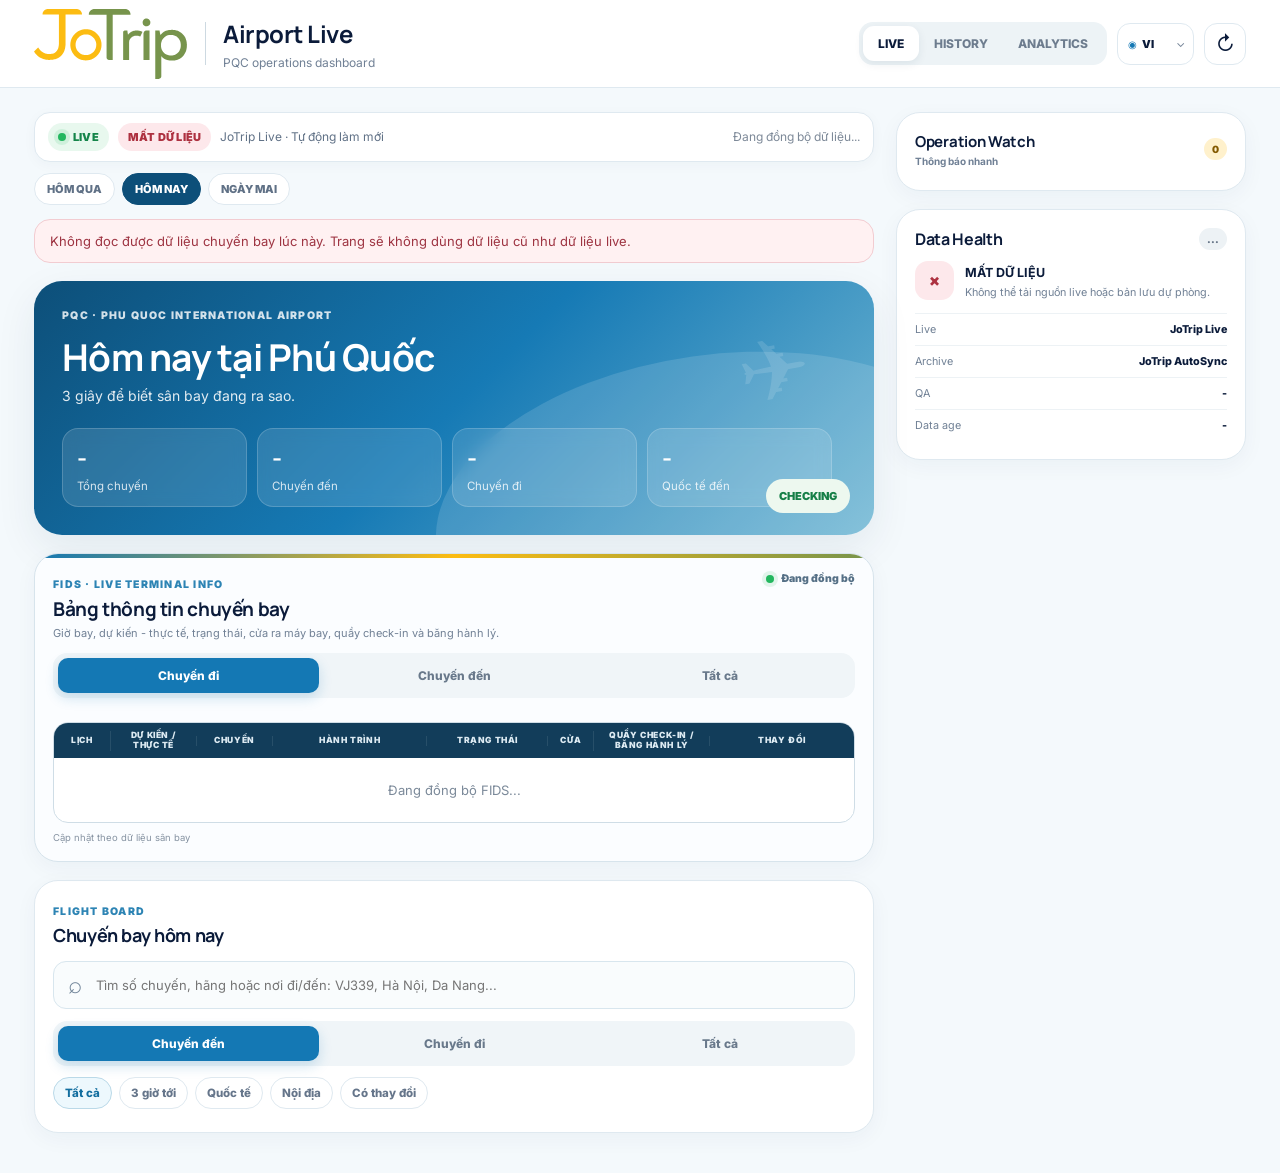
==== index.html @ a4ef0807 "chore(airport): refresh FR24 search link" ====
<!doctype html>
<html lang="vi">
<head>
<meta charset="utf-8">
<meta name="viewport" content="width=device-width,initial-scale=1,viewport-fit=cover">
<meta name="theme-color" content="#f7fbfd">
<title>JoTrip Airport Live - Phú Quốc (PQC)</title>
<meta name="description" content="Theo dõi chuyến bay đến và đi Phú Quốc (PQC), trạng thái, giờ dự kiến, lịch sử và thống kê vận hành.">
<link rel="canonical" href="https://airport.openphuquoc.com/">
<meta property="og:type" content="website">
<meta property="og:locale" content="vi_VN">
<meta property="og:site_name" content="JoTrip Airport Live">
<meta property="og:title" content="JoTrip Airport Live - Phú Quốc (PQC)">
<meta property="og:description" content="Theo dõi chuyến bay đến và đi Phú Quốc (PQC), trạng thái, giờ dự kiến, sớm/trễ, cửa ra máy bay và thông tin vận hành.">
<meta property="og:url" content="https://airport.openphuquoc.com/">
<meta property="og:image" content="https://airport.openphuquoc.com/jotrip-logo-master.png?v=20260918-social3">
<meta property="og:image:secure_url" content="https://airport.openphuquoc.com/jotrip-logo-master.png?v=20260918-social3">
<meta property="og:image:type" content="image/png">
<meta property="og:image:alt" content="JoTrip Airport Live - Phú Quốc">
<meta name="twitter:card" content="summary_large_image">
<meta name="twitter:title" content="JoTrip Airport Live - Phú Quốc (PQC)">
<meta name="twitter:description" content="Theo dõi chuyến bay đến và đi Phú Quốc (PQC), trạng thái, giờ dự kiến, sớm/trễ, cửa ra máy bay và thông tin vận hành.">
<meta name="twitter:image" content="https://airport.openphuquoc.com/jotrip-logo-master.png?v=20260918-social3">
<meta name="twitter:image:alt" content="JoTrip Airport Live - Phú Quốc">
<link rel="icon" href="./jotrip-logo-master.png">
<link rel="apple-touch-icon" href="./jotrip-logo-master.png">
<link rel="stylesheet" href="./style.css?v=20260918f">
<link rel="stylesheet" href="./fids-board.css?v=20260918an">
<link rel="stylesheet" href="./i18n.css?v=20260918ab">
<link rel="stylesheet" href="./ui-fixes.css?v=20260916n">
<link rel="stylesheet" href="./board-days.css?v=20260918ab">
<link rel="stylesheet" href="./mobile-logo-fix.css?v=20260918n">
</head>
<body>
<div id="app" class="app">
<header class="topbar">
  <div class="brand">
    <a class="brand-home" href="./index.html" aria-label="Về trang chủ JoTrip Airport Live"><div class="brand-logo"><img src="./jotrip-logo-master.png?v=20260916n" alt="JoTrip" decoding="async" fetchpriority="high"></div></a>
    <span class="brand-divider"></span>
    <div><h1>Airport Live</h1><p>PQC operations dashboard</p></div>
  </div>
  <div class="top-actions">
    <div class="mode-switch"><button class="active" data-mode="live">LIVE</button><button onclick="location.href='./history.html'">HISTORY</button><button onclick="location.href='./analytics.html'">ANALYTICS</button></div>
    <label class="lang-switch" title="Language"><select id="languageSelect" aria-label="Language"><option value="vi">VI</option><option value="en">EN</option><option value="ko">한국</option><option value="ru">RU</option><option value="zh">中文</option></select></label>
    <button class="icon-button" id="refreshBtn" title="Refresh">↻</button>
  </div>
</header>

<main class="layout">
  <section class="content">
    <div class="source-strip">
      <span class="live-pill"><i></i> LIVE</span>
      <span id="healthPill" class="health-pill loading">LOADING</span>
      <span class="source-label">JoTrip Live · Auto refresh</span>
      <span id="updatedAt" class="updated-at">Đang đồng bộ dữ liệu...</span>
    </div>
    <div id="errorBox" class="error-box hidden"></div>

    <section class="hero live-only">
      <div class="hero-copy"><div class="eyebrow">PQC · PHU QUOC INTERNATIONAL AIRPORT</div><h2>Hôm nay tại Phú Quốc</h2><p>3 giây để biết sân bay đang ra sao.</p></div>
      <div class="hero-stats"><article><strong id="totalFlights">-</strong><span>Tổng chuyến</span></article><article><strong id="arrivalsCount">-</strong><span>Chuyến đến</span></article><article><strong id="departuresCount">-</strong><span>Chuyến đi</span></article><article><strong id="internationalCount">-</strong><span>Quốc tế đến</span></article></div>
      <div id="opsState" class="ops-state">CHECKING</div><div class="hero-plane">✈</div>
    </section>

    <section class="card live-only operation-watch-card operation-watch-mobile next-relative">
      <div class="side-head"><div><h3 class="operation-watch-title">Operation Watch</h3><p class="operation-watch-subtitle">Thông báo nhanh</p></div><span class="count-pill operation-watch-count">0</span></div>
      <div class="watch-list operation-watch-list"></div>
    </section>

    <section class="card live-only fids-card next-relative" id="fidsBoard">
      <div class="card-head fids-head">
        <div><span class="section-kicker">FIDS · LIVE TERMINAL INFO</span><h3>Bảng thông tin chuyến bay</h3><p>Giờ bay, dự kiến - thực tế, trạng thái, cửa, quầy và băng chuyền.</p></div>
        <div class="fids-head-state"><i></i><span id="fidsBoardStatus">Đang đồng bộ</span></div>
      </div>
      <div class="segmented fids-direction-tabs" id="fidsDirectionTabs">
        <button class="active" type="button" data-fids-direction="departure">Chuyến đi</button>
        <button type="button" data-fids-direction="arrival">Chuyến đến</button>
        <button type="button" data-fids-direction="all">Tất cả</button>
      </div>
      <div id="fidsTicker" class="fids-ticker" aria-live="polite"></div>
      <div class="fids-table-wrap">
        <div class="fids-columns" aria-hidden="true"><span>LỊCH</span><span>DỰ KIẾN / THỰC TẾ</span><span>CHUYẾN</span><span>HÀNH TRÌNH</span><span>TRẠNG THÁI</span><span>CỬA</span><span>QUẦY / BĂNG</span><span>THAY ĐỔI</span></div>
        <div id="fidsGrid" class="fids-grid"><div class="empty-state">Đang đồng bộ FIDS...</div></div>
      </div>
      <div class="fids-foot"><span>Cập nhật theo dữ liệu sân bay</span><span id="fidsUpdated"></span></div>
      <div class="hidden" aria-hidden="true"><span id="nextWindowText"></span><span id="nextArrivals"></span><span id="nextDepartures"></span><span id="nextInternational"></span><span id="nextWatch"></span></div>
    </section>

    <section class="card live-only" id="flightBoard">
      <div class="card-head"><div><span class="section-kicker">FLIGHT BOARD</span><h3>Chuyến bay hôm nay</h3></div><button id="searchToggle" class="text-button">Tìm chuyến</button></div>
      <div id="searchWrap" class="search-wrap hidden"><input id="flightSearch" placeholder="Tìm số chuyến, hãng hoặc nơi đi/đến: VJ339, Hà Nội, Da Nang..."></div>
      <div class="segmented" id="directionTabs"><button class="active" data-direction="arrival">Chuyến đến</button><button data-direction="departure">Chuyến đi</button><button data-direction="all">Tất cả</button></div>
      <div class="chips" id="filterChips"><button class="active" data-filter="all">Tất cả</button><button data-filter="next3">3 giờ tới</button><button data-filter="international">Quốc tế</button><button data-filter="domestic">Nội địa</button><button data-filter="changed">Có thay đổi</button></div>
      <div id="flightList" class="flight-list"></div><button id="showMore" class="show-more hidden">Xem thêm</button>
    </section>

    
  </section>

  <aside class="sidebar">
    <section class="side-card live-only operation-watch-card operation-watch-desktop next-relative">
      <div class="side-head"><div><h3 class="operation-watch-title">Operation Watch</h3><p class="operation-watch-subtitle">Thông báo nhanh</p></div><span class="count-pill operation-watch-count">0</span></div>
      <div class="watch-list operation-watch-list"></div>
    </section>
    <section class="side-card" id="dataHealthCard">
      <div class="side-head"><h3>Data Health</h3><span id="qaBadge" class="qa-badge">...</span></div>
      <div class="health-summary"><div id="healthIcon" class="health-icon">⋯</div><div><strong id="healthTitle">CHECKING</strong><p id="healthDescription">Đang kiểm tra luồng JoTrip Live và độ mới của dữ liệu.</p></div></div>
      <dl class="health-meta"><div><dt>Live</dt><dd>JoTrip Live</dd></div><div><dt>Archive</dt><dd>JoTrip AutoSync</dd></div><div><dt>QA</dt><dd id="qaText">-</dd></div><div><dt>Data age</dt><dd id="dataAge">-</dd></div></dl>
    </section>
    </aside>
</main>

<nav class="mobile-nav"><button class="active" data-mobile-mode="live"><span>⌂</span>Live</button><button id="mobileFlights"><span>✈</span>Flights</button><button onclick="location.href='./history.html'"><span>◷</span>History</button><button onclick="location.href='./analytics.html'"><span>▥</span>Analytics</button><button id="mobileRefresh"><span>↻</span>Refresh</button></nav>
</div>
<div id="drawerBackdrop" class="drawer-backdrop hidden"></div>
<aside id="flightDrawer" class="flight-drawer hidden" aria-hidden="true"><div class="drawer-grab"></div><button id="drawerClose" class="drawer-close">×</button><div id="drawerContent"></div></aside>
<script src="./live-config.js?v=20260918ab"></script>
<script src="./live-source.js?v=20260918ab"></script>
<script src="./app.js?v=20260920-fr24f"></script>
<script src="./flight-status-policy.js?v=20260918ab"></script>
<script src="./board-days.js?v=20260918ao"></script>
<script src="./app-copy.js?v=20260918b"></script>
<script src="./i18n.js?v=20260920-fr24f"></script>
<script src="./fids-board.js?v=20260918an"></script>
<script>window.addEventListener('load',()=>{if(location.hash==='#analytics'){location.replace('./analytics.html')}else if(location.hash==='#flightBoard'){setTimeout(()=>document.getElementById('flightBoard')?.scrollIntoView({block:'start'}),50)}});</script>
</body>
</html>
---- style.css ----
:root{--navy:#0b1b3a;--navy2:#123d5a;--blue:#1478b4;--blue2:#4aa5d0;--green:#77944c;--yellow:#fcbc12;--red:#d84d5c;--amber:#e9a51c;--bg:#f4f9fc;--line:#dfe9f0;--muted:#708095;--white:#fff;--shadow:0 14px 40px rgba(15,46,76,.08);--radius:24px}*{box-sizing:border-box}html{background:var(--bg)}body{margin:0;background:var(--bg);color:var(--navy);font-family:Inter,ui-sans-serif,-apple-system,BlinkMacSystemFont,"Segoe UI",Roboto,Arial,sans-serif}.hidden{display:none!important}.app{min-height:100vh}.topbar{height:88px;display:flex;align-items:center;gap:24px;padding:0 34px;background:rgba(255,255,255,.95);border-bottom:1px solid var(--line);position:sticky;top:0;z-index:30;backdrop-filter:blur(18px)}.brand{display:flex;align-items:center;gap:17px}.brand-logo{width:148px;height:56px;overflow:hidden;display:flex;align-items:center}.brand-logo img{width:100%;height:100%;object-fit:contain}.brand-divider{width:1px;height:43px;background:#cdd9e1}.brand h1{font-size:24px;margin:0 0 5px;letter-spacing:-.5px}.brand p{margin:0;color:var(--muted);font-size:12px}.top-actions{margin-left:auto;display:flex;gap:10px;align-items:center}.mode-switch{display:flex;background:#edf3f6;border-radius:14px;padding:4px}.mode-switch button,.segmented button,.chips button,.text-button,.show-more,.icon-button,.mobile-nav button{font:inherit;cursor:pointer}.mode-switch button{border:0;background:transparent;padding:10px 15px;border-radius:11px;font-size:12px;font-weight:800;color:#6d7c8e}.mode-switch button.active{background:#fff;color:var(--navy);box-shadow:0 3px 10px rgba(15,46,76,.08)}.icon-button{width:42px;height:42px;border:1px solid var(--line);background:#fff;border-radius:13px;color:var(--navy);font-size:20px}.layout{max-width:1480px;margin:0 auto;padding:24px 34px 40px;display:grid;grid-template-columns:minmax(0,1fr) 350px;gap:22px}.source-strip{min-height:50px;background:#fff;border:1px solid var(--line);border-radius:16px;padding:10px 13px;display:flex;align-items:center;gap:9px;margin-bottom:18px;box-shadow:0 3px 13px rgba(11,45,74,.035)}.live-pill,.health-pill{border-radius:999px;padding:7px 10px;font-size:11px;font-weight:900;letter-spacing:.02em}.live-pill{background:#e8f8ee;color:#15854a;display:inline-flex;align-items:center;gap:7px}.live-pill i{width:8px;height:8px;border-radius:50%;background:#23b75f;box-shadow:0 0 0 4px rgba(35,183,95,.13)}.health-pill.loading{background:#edf2f5;color:#788698}.health-pill.good{background:#e9f8ed;color:#147c45}.health-pill.watch{background:#fff2cd;color:#8a5e00}.health-pill.stale,.health-pill.bad{background:#fde8eb;color:#ad3140}.source-label{font-size:12px;color:#607186}.updated-at{font-size:12px;color:#7d8998;margin-left:auto}.error-box{background:#fff1f2;border:1px solid #f2ccd1;color:#9e3442;border-radius:16px;padding:13px 15px;margin-bottom:18px;font-size:13px}.hero{min-height:238px;border-radius:28px;background:linear-gradient(135deg,#0d4f79 0%,#167ab5 50%,#73b8d4 100%);color:#fff;position:relative;overflow:hidden;padding:28px;box-shadow:var(--shadow)}.hero:before{content:"";position:absolute;right:-120px;bottom:-130px;width:560px;height:310px;border-radius:50%;background:rgba(255,255,255,.13);transform:rotate(-8deg)}.hero-copy{position:relative;z-index:2}.eyebrow,.section-kicker{font-size:10.5px;font-weight:900;letter-spacing:.12em}.eyebrow{opacity:.82}.hero h2{font-size:37px;letter-spacing:-1.25px;margin:10px 0 5px}.hero p{margin:0;opacity:.88;font-size:14px}.hero-stats{display:grid;grid-template-columns:repeat(4,1fr);gap:10px;max-width:770px;margin-top:24px;position:relative;z-index:2}.hero-stats article{padding:12px 14px;border:1px solid rgba(255,255,255,.18);border-radius:16px;background:rgba(255,255,255,.12);backdrop-filter:blur(8px)}.hero-stats strong{font-size:24px;display:block}.hero-stats span{font-size:11.5px;opacity:.82}.ops-state{position:absolute;right:24px;bottom:22px;z-index:3;border-radius:999px;padding:10px 13px;background:#edf8ef;color:#167f47;font-size:11px;font-weight:900}.ops-state.watch{background:#fff1c6;color:#815800}.ops-state.bad{background:#fee7e9;color:#a32e3a}.hero-plane{position:absolute;right:64px;top:36px;font-size:86px;opacity:.13;transform:rotate(-10deg)}.card,.side-card{background:#fff;border:1px solid var(--line);border-radius:var(--radius);box-shadow:0 6px 22px rgba(17,53,84,.045)}.card{padding:18px;margin-top:18px}.card-head,.side-head{display:flex;align-items:center;gap:12px}.card-head{margin-bottom:14px}.card-head h3,.side-head h3{margin:0}.card-head h3{font-size:18px;margin-top:4px}.section-kicker{color:#2d84b4}.muted{margin-left:auto;color:var(--muted);font-size:11.5px}.text-button{margin-left:auto;border:0;background:transparent;color:#1972a4;font-weight:800;font-size:12px}.search-wrap{margin:-2px 0 12px}.search-wrap input{width:100%;height:45px;border:1px solid var(--line);border-radius:13px;padding:0 14px;font-size:13px;outline:none}.search-wrap input:focus{border-color:#9fcce3;box-shadow:0 0 0 4px #eef8fd}.segmented{display:flex;background:#f0f5f8;padding:5px;border-radius:14px;gap:5px}.segmented button{flex:1;border:0;border-radius:10px;background:transparent;padding:10px;color:#69798b;font-size:12px;font-weight:800}.segmented button.active{background:var(--blue);color:#fff;box-shadow:0 5px 13px rgba(20,120,180,.2)}.chips{display:flex;gap:7px;overflow:auto;padding:11px 0 5px;scrollbar-width:none}.chips::-webkit-scrollbar{display:none}.chips button{border:1px solid var(--line);background:#fff;border-radius:999px;padding:8px 11px;white-space:nowrap;color:#65758a;font-size:11.5px;font-weight:800}.chips button.active{background:#edf8fd;border-color:#bad9e8;color:#136e9f}.flight-row{display:grid;grid-template-columns:88px 100px minmax(160px,1fr) 96px 120px 26px;align-items:center;gap:10px;padding:13px 7px;border-top:1px solid #edf2f5;cursor:pointer;transition:.15s}.flight-row:hover{background:#f9fcfd}.flight-number{font-size:13px;font-weight:900}.flight-time{font-size:18px;font-weight:900}.flight-time small,.route small{display:block;color:var(--muted);font-size:10.5px;font-weight:700;margin-top:3px}.route{font-size:13px;font-weight:850}.market-label{font-size:10.5px;color:#718197}.status-pill{justify-self:start;font-size:10px;font-weight:900;border-radius:999px;padding:7px 9px;white-space:nowrap}.status-pill.green{background:#e8f8ee;color:#117b44}.status-pill.blue{background:#e8f5fb;color:#126da6}.status-pill.amber{background:#fff2cc;color:#8e6200}.status-pill.red{background:#fde8eb;color:#ad3140}.status-pill.gray{background:#edf2f5;color:#65758a}.chevron{color:#96a3b1;font-size:20px}.empty-state{padding:24px 8px;text-align:center;color:#7b8999;font-size:13px}.show-more{width:100%;border:0;border-radius:13px;background:#f0f6f9;color:#176f9f;font-weight:850;padding:11px;margin-top:8px}.metric-grid{display:grid;grid-template-columns:repeat(4,1fr);gap:10px}.metric-grid article{padding:13px;background:#f7fafc;border:1px solid #e8eff4;border-radius:16px}.metric-grid span{display:block;color:var(--muted);font-size:11.5px}.metric-grid strong{display:block;font-size:23px;margin:5px 0 2px}.metric-grid small{font-size:10.5px;color:#778699}.analytics-block{margin-top:18px;border-top:1px solid #edf2f5;padding-top:15px}.analytics-block h4{margin:0 0 12px;font-size:13px}.route-bars{display:grid;gap:9px}.route-bar{display:grid;grid-template-columns:145px 1fr 28px;gap:10px;align-items:center;font-size:11.5px}.route-bar .bar-track{height:8px;background:#edf3f6;border-radius:999px;overflow:hidden}.route-bar .bar-fill{height:100%;background:linear-gradient(90deg,#1680ba,#5cb3d7);border-radius:999px}.time-bank{display:grid;grid-template-columns:repeat(7,1fr);gap:8px;align-items:end;height:135px}.time-col{height:100%;display:flex;flex-direction:column;justify-content:flex-end;gap:6px;text-align:center;color:#7b8999;font-size:9.5px}.time-col .bar{width:100%;min-height:5px;background:linear-gradient(#5bb0d7,#187cb6);border-radius:6px 6px 2px 2px}.sidebar{display:flex;flex-direction:column;gap:18px}.side-card{padding:18px}.side-head{margin-bottom:11px}.side-head h3{font-size:16px}.count-pill,.qa-badge{margin-left:auto;border-radius:999px;padding:5px 8px;font-size:10px;font-weight:900}.count-pill{background:#fff1cc;color:#845a00}.qa-badge{background:#edf2f5;color:#627184}.qa-badge.good{background:#e8f8ee;color:#117b44}.qa-badge.bad{background:#fde8eb;color:#ad3140}.watch-item,.arrival-item{border-top:1px solid #edf2f5;padding:11px 0;display:flex;gap:10px;align-items:flex-start}.watch-item:first-child,.arrival-item:first-child{border-top:0}.watch-icon{width:33px;height:33px;border-radius:11px;background:#fff1ce;color:#966500;display:grid;place-items:center;font-weight:900;flex:none}.watch-item strong,.arrival-main strong{font-size:12.5px}.watch-item p,.arrival-main span{margin:3px 0 0;color:var(--muted);font-size:10.8px;line-height:1.4}.arrival-time{width:48px;font-size:16px;font-weight:900}.arrival-main{flex:1}.health-summary{display:grid;grid-template-columns:39px 1fr;gap:11px;align-items:start}.health-icon{width:39px;height:39px;border-radius:13px;background:#edf2f5;color:#6b7a8b;display:grid;place-items:center;font-weight:900}.health-icon.good{background:#e8f8ee;color:#117b44}.health-icon.watch{background:#fff2cd;color:#8e6200}.health-icon.bad{background:#fde8eb;color:#ad3140}.health-summary strong{font-size:12.5px}.health-summary p{font-size:10.8px;color:var(--muted);line-height:1.45;margin:4px 0 0}.health-meta{margin:13px 0 0}.health-meta div{display:flex;justify-content:space-between;gap:12px;padding:9px 0;border-top:1px solid #edf2f5;font-size:10.8px}.health-meta dt{color:var(--muted)}.health-meta dd{margin:0;font-weight:800;text-align:right}.status-summary{display:grid;gap:8px}.status-line{display:flex;justify-content:space-between;gap:10px;font-size:11.5px;border-top:1px solid #edf2f5;padding-top:8px}.mobile-nav{display:none}.drawer-backdrop{position:fixed;inset:0;background:rgba(4,18,33,.32);z-index:80}.flight-drawer{position:fixed;z-index:90;right:0;top:0;bottom:0;width:min(430px,92vw);background:#fff;box-shadow:-22px 0 55px rgba(6,28,48,.17);padding:28px 24px;overflow:auto}.drawer-grab{display:none}.drawer-close{position:absolute;right:16px;top:14px;width:38px;height:38px;border:0;border-radius:50%;background:#f0f4f7;font-size:24px;color:#56677b}.drawer-title{font-size:12px;color:#6f7f91;font-weight:800;margin-top:30px}.drawer-flight{font-size:34px;margin:5px 0 2px;letter-spacing:-1px}.drawer-route{font-size:18px;font-weight:850;margin-bottom:16px}.journey{display:grid;grid-template-columns:16px 1fr;column-gap:12px}.journey-dot{width:12px;height:12px;border-radius:50%;background:#cbd7df;margin-top:3px;position:relative}.journey-dot.done{background:#35a960}.journey-dot:after{content:"";position:absolute;top:13px;left:5px;height:38px;border-left:2px solid #e3eaef}.journey .last:after{display:none}.journey-copy{padding-bottom:24px}.journey-copy strong{font-size:12.5px}.journey-copy p{margin:3px 0 0;color:#758496;font-size:11px}.drawer-note{background:#f4f8fa;border-radius:14px;padding:12px 13px;font-size:11px;line-height:1.45;color:#647488}.drawer-meta{margin-top:16px}.drawer-meta div{display:flex;justify-content:space-between;padding:10px 0;border-top:1px solid #edf2f5;font-size:11.5px}.drawer-meta span{color:#768597}.drawer-meta b{text-align:right}.mode-analytics .live-only{display:none!important}.mode-analytics .analytics-only{display:block!important}@media(max-width:1020px){.layout{grid-template-columns:1fr}.sidebar{display:grid;grid-template-columns:repeat(2,1fr)}.sidebar .side-card:nth-child(3){grid-column:1/-1}.sidebar .analytics-only{grid-column:1/-1}}@media(max-width:680px){body{background:#fff}.app{padding-bottom:74px}.topbar{height:68px;padding:0 14px;position:relative}.brand{gap:8px}.brand-logo{width:104px;height:40px}.brand-divider{height:30px}.brand h1{font-size:17px}.brand p,.mode-switch{display:none}.icon-button{width:38px;height:38px}.layout{padding:11px 11px 24px;display:block}.source-strip{min-height:44px;margin-bottom:11px;padding:8px 9px;gap:7px}.source-label{display:none}.updated-at{font-size:9.5px}.live-pill,.health-pill{font-size:9px;padding:6px 8px}.hero{border-radius:21px;padding:19px;min-height:255px;box-shadow:none}.hero h2{font-size:29px;margin-top:8px}.hero p{font-size:12.5px}.hero-stats{grid-template-columns:repeat(2,1fr);margin-top:18px}.hero-stats article{padding:10px 11px}.hero-stats strong{font-size:21px}.ops-state{position:static;display:inline-block;margin-top:11px}.hero-plane{right:27px;top:31px;font-size:67px}.card,.side-card{box-shadow:none;border-radius:20px}.card{padding:14px;margin-top:11px}.sidebar{display:block}.side-card{margin-top:11px}.card-head h3{font-size:16px}.segmented button{font-size:11.5px;padding:9px 5px}.flight-row{grid-template-columns:68px minmax(120px,1fr) auto;padding:13px 1px;gap:8px}.flight-number{grid-column:1;grid-row:1}.flight-time{grid-column:1;grid-row:2;font-size:17px}.route{grid-column:2;grid-row:1 / span 2}.market-label,.chevron{display:none}.status-pill{grid-column:3;grid-row:1 / span 2;font-size:9px;padding:6px 7px}.metric-grid{grid-template-columns:repeat(2,1fr)}.metric-grid strong{font-size:21px}.analytics-block{overflow:hidden}.route-bar{grid-template-columns:104px 1fr 24px}.time-bank{height:115px;gap:5px}.mobile-nav{position:fixed;left:0;right:0;bottom:0;height:66px;background:rgba(255,255,255,.97);border-top:1px solid var(--line);display:grid;grid-template-columns:repeat(4,1fr);z-index:50;padding-bottom:max(5px,env(safe-area-inset-bottom));backdrop-filter:blur(15px)}.mobile-nav button{border:0;background:transparent;color:#718095;font-size:9px;font-weight:800;display:grid;place-items:center;padding:6px 2px}.mobile-nav button span{font-size:19px;line-height:1}.mobile-nav button.active{color:#1676ad}.flight-drawer{top:auto;left:0;right:0;bottom:0;width:100%;max-height:84vh;border-radius:24px 24px 0 0;padding:18px 18px calc(22px + env(safe-area-inset-bottom))}.drawer-grab{display:block;width:44px;height:5px;border-radius:999px;background:#dbe3e9;margin:0 auto 8px}.drawer-close{top:16px}.drawer-flight{font-size:31px}}
---- fids-board.css ----
/* JoTrip Airport Live - FIDS board */
.fids-card{position:relative;overflow:hidden;background:#fbfdff;border-color:#d7e4ec}
.fids-card:before{content:"";position:absolute;left:0;right:0;top:0;height:4px;background:linear-gradient(90deg,var(--blue),var(--yellow),var(--green))}
.fids-head{align-items:flex-start;margin-bottom:12px}
.fids-head h3{font-size:19px}.fids-head p{margin:4px 0 0;color:#708095;font-size:11px;line-height:1.4}
.fids-head-state{margin-left:auto;display:flex;align-items:center;gap:7px;color:#557086;font-size:10.5px;font-weight:900;white-space:nowrap}
.fids-head-state i{width:8px;height:8px;border-radius:50%;background:#23b75f;box-shadow:0 0 0 4px rgba(35,183,95,.12)}
.fids-ticker{display:flex;gap:8px;overflow-x:auto;padding:1px 0 12px;scrollbar-width:none}.fids-ticker::-webkit-scrollbar{display:none}
.fids-steady{width:100%;padding:9px 12px;border-radius:11px;background:#f1f7f4;color:#567067;font-size:10.5px;border:1px solid #dfebe4}.fids-steady span{color:var(--green);margin-right:5px}
.fids-tape{flex:0 0 auto;display:flex;align-items:center;gap:7px;min-height:35px;padding:8px 11px;border:1px solid #dfe9f0;border-radius:10px;background:#fff;color:#52677a;font-size:10.5px;cursor:pointer}
.fids-tape strong{color:var(--navy);font-size:11.5px}.fids-tape-dot{width:7px;height:7px;border-radius:50%;background:var(--blue)}
.fids-tape.gate{background:#fff8df;border-color:#f2dda0}.fids-tape.gate .fids-tape-dot{background:var(--yellow)}
.fids-tape.checkin_row{background:#edf8fd;border-color:#c9e3ef}.fids-tape.checkin_row .fids-tape-dot{background:var(--blue)}
.fids-tape.belt{background:#eef7e8;border-color:#d6e6c8}.fids-tape.belt .fids-tape-dot{background:var(--green)}
.fids-tape.hot{animation:fidsFlash 1.05s ease-in-out 5}
@keyframes fidsFlash{0%,100%{transform:translateY(0);box-shadow:none}50%{transform:translateY(-1px);box-shadow:0 0 0 4px rgba(252,188,18,.14),0 7px 18px rgba(14,60,91,.09)}}

.fids-table-wrap{border:1px solid #cfdde6;border-radius:15px;overflow:hidden;background:#fff}
.fids-columns,.fids-row{display:grid;grid-template-columns:56px 86px 76px minmax(110px,1.15fr) minmax(102px,.9fr) 46px minmax(104px,.86fr) minmax(138px,1.08fr);align-items:center}
.fids-columns{min-height:35px;background:#123d5a;color:#dceaf2;font-size:8.5px;font-weight:900;letter-spacing:.07em}
.fids-columns span{padding:0 6px;border-left:1px solid rgba(255,255,255,.09);line-height:1.15;text-align:center;white-space:normal}.fids-columns span:first-child{border-left:0}
.fids-grid{overflow:hidden}
.fids-row{min-height:57px;border-top:1px solid #e8eff4;background:#fff;cursor:pointer;transition:.15s}
.fids-row:nth-child(even){background:#f8fbfd}.fids-row:hover{background:#eef7fb}
.fids-cell{min-width:0;padding:8px;border-left:1px solid #edf2f5}.fids-cell:first-child{border-left:0}
.fids-cell strong{display:block;color:var(--navy);font-size:12px;line-height:1.15}.fids-cell>span:not(.fids-status-pill):not(.fids-change-badge){display:block;margin-top:3px;color:#7a8999;font-size:8.5px;font-weight:800}
.fids-scheduled strong,.fids-live-time strong{font-size:15px;font-variant-numeric:tabular-nums}
.fids-dir{display:inline-flex!important;width:max-content;margin-top:4px!important;padding:2px 5px;border-radius:999px;font-size:7.5px!important;letter-spacing:.07em}
.fids-dir.arrival{background:#e8f8ee;color:#117b44!important}.fids-dir.departure{background:#e8f5fb;color:#126da6!important}
.fids-live-time.actual strong{color:#117b44}.fids-live-time.estimated strong{color:#176f9f}
.fids-flight strong{font-size:12.5px}.fids-flight span{white-space:nowrap;overflow:hidden;text-overflow:ellipsis}
.fids-route strong{font-size:11px;white-space:nowrap;overflow:hidden;text-overflow:ellipsis}.fids-route span{letter-spacing:.05em}
.fids-status-pill{display:inline-block;max-width:100%;padding:6px 7px;border-radius:999px;font-size:8.5px;font-weight:900;line-height:1.15;text-align:center;white-space:normal}
.fids-status-pill.green{background:#e8f8ee;color:#117b44}.fids-status-pill.blue{background:#e8f5fb;color:#126da6}.fids-status-pill.amber{background:#fff2cc;color:#8e6200}.fids-status-pill.red{background:#fde8eb;color:#ad3140}.fids-status-pill.gray{background:#edf2f5;color:#65758a}
.fids-gate,.fids-service{text-align:center}.fids-gate strong,.fids-service strong{font-size:14px}.fids-gate.changed{background:#fff8df}.fids-service.changed{background:#eef7fb}.fids-service-kind{margin-top:0!important;color:#8291a0!important;font-size:7.2px!important;letter-spacing:.045em;white-space:nowrap}.fids-service-prev{color:#6f7f90!important;font-size:7.8px!important;white-space:nowrap}

.fids-change{padding:8px 9px;text-align:left;overflow:hidden}.fids-change-badge{display:block;width:100%;box-sizing:border-box;padding:6px 7px;border-radius:8px;background:#fff4ce;color:#765600;font-size:8px;font-weight:900;line-height:1.25;white-space:normal;overflow-wrap:anywhere}
.fids-no-change{color:#a5b0bb!important}
.fids-row.has-change{box-shadow:inset 3px 0 0 var(--yellow)}
.fids-row.hot-change{animation:fidsRowFlash 1.05s ease-in-out 5}
@keyframes fidsRowFlash{0%,100%{background-color:inherit}50%{background-color:#fff9e8}}
.fids-foot{display:flex;justify-content:space-between;gap:10px;margin-top:9px;color:#8592a1;font-size:9.5px}
#nextWindowText,#nextArrivals,#nextDepartures,#nextInternational,#nextWatch{display:none!important}

@media(max-width:900px) and (min-width:681px){
  .fids-columns,.fids-row{grid-template-columns:52px 78px 70px minmax(100px,1fr) minmax(96px,.9fr) 42px minmax(90px,.82fr) minmax(122px,1fr)}
  .fids-columns{font-size:7.8px}.fids-cell{padding:7px 6px}.fids-status-pill{font-size:8px}
}

@media(max-width:680px){
  .fids-card{padding:14px!important;background:#fff}
  .fids-head{gap:8px}.fids-head h3{font-size:16px}.fids-head p{font-size:9.5px;max-width:235px}
  .fids-head-state{font-size:9px;max-width:116px;text-align:right;white-space:normal}
  .fids-ticker{margin-left:-2px;margin-right:-2px}.fids-tape{font-size:9.5px;min-height:34px;padding:7px 9px}
  .fids-table-wrap{border-radius:13px}
  .fids-columns{display:none}
  .fids-row{display:grid;grid-template-columns:54px minmax(0,1fr) 82px;gap:0;min-height:0;padding:10px 8px;border-top:1px solid #e5edf2;background:#fff!important;box-shadow:none}
  .fids-row.has-change{box-shadow:inset 3px 0 0 var(--yellow)}
  .fids-cell{border-left:0;padding:3px 6px;min-width:0}
  .fids-cell:before{content:attr(data-label);display:block;margin-bottom:3px;color:#8a98a7;font-size:7px;font-weight:900;letter-spacing:.06em}
  .fids-scheduled{grid-column:1;grid-row:1 / span 2}.fids-scheduled strong{font-size:16px}
  .fids-live-time{grid-column:3;grid-row:1}.fids-live-time strong{font-size:15px;text-align:right}.fids-live-time span{text-align:right}
  .fids-flight{grid-column:2;grid-row:1}.fids-flight strong{font-size:12px}.fids-flight span{font-size:8.5px}
  .fids-route{grid-column:2;grid-row:2}.fids-route strong{font-size:10px}
  .fids-status{grid-column:3;grid-row:2;text-align:right}.fids-status:before{text-align:right}.fids-status-pill{font-size:7.8px;padding:5px 6px;max-width:82px}
  .fids-gate{grid-column:1;grid-row:3;text-align:left;margin-top:6px;background:transparent!important}.fids-gate strong{font-size:12px}
  .fids-service{grid-column:2;grid-row:3;text-align:left;margin-top:6px;background:transparent!important}.fids-service strong{font-size:12px}.fids-service-kind{display:none!important}.fids-service-prev{font-size:7.3px!important}
  .fids-change{grid-column:3;grid-row:3;text-align:right;margin-top:6px;padding:3px 6px}.fids-change:before{text-align:right}.fids-change-badge{display:inline-block;width:auto;font-size:7.2px;padding:4px 5px;max-width:82px}
  .fids-foot{font-size:9px}
}

.fids-direction-tabs{margin:0 0 11px}
@media(max-width:680px){.fids-direction-tabs{margin-bottom:9px}.fids-direction-tabs button{font-size:10.5px;padding:8px 5px}}

/* FIDS alignment refinement */
@media(min-width:681px){
  .fids-status{text-align:center}
  .fids-status-pill{margin-left:auto;margin-right:auto}
}


/* Arrival FIDS: gate is operationally irrelevant to public users */
@media(min-width:681px){
  .fids-card.fids-mode-arrival .fids-columns,
  .fids-card.fids-mode-arrival .fids-row{
    grid-template-columns:56px 86px 76px minmax(120px,1.2fr) minmax(108px,.92fr) minmax(120px,.95fr) minmax(142px,1.08fr);
  }
  .fids-card.fids-mode-arrival .fids-columns span:nth-child(6),
  .fids-card.fids-mode-arrival .fids-gate{display:none}
}
@media(max-width:900px) and (min-width:681px){
  .fids-card.fids-mode-arrival .fids-columns,
  .fids-card.fids-mode-arrival .fids-row{
    grid-template-columns:52px 78px 70px minmax(106px,1fr) minmax(98px,.9fr) minmax(100px,.88fr) minmax(126px,1fr);
  }
}
@media(max-width:680px){
  .fids-card.fids-mode-arrival .fids-gate{display:none}
  .fids-card.fids-mode-arrival .fids-service{
    grid-column:1 / span 2;
    grid-row:3;
    text-align:left;
  }
}
---- i18n.css ----
/* JoTrip Airport Live - language switcher */
.lang-switch{position:relative;display:flex;align-items:center;height:42px;border:1px solid var(--line);background:#fff;border-radius:13px;padding:0 8px 0 10px;gap:5px;color:var(--navy)}
.lang-switch:before{content:"◉";font-size:10px;color:var(--blue)}
.lang-switch select{appearance:none;-webkit-appearance:none;border:0;background:transparent;color:var(--navy);font:inherit;font-size:11px;font-weight:900;outline:none;cursor:pointer;padding:0 14px 0 0;min-width:43px}
.lang-switch:after{content:"⌄";position:absolute;right:8px;top:11px;font-size:12px;color:#758598;pointer-events:none}
@media(max-width:680px){
  .lang-switch{height:38px;padding-left:8px;padding-right:6px;border-radius:12px}
  .lang-switch:before{display:none}
  .lang-switch select{font-size:10px;min-width:39px;padding-right:12px}
  .lang-switch:after{right:5px;top:9px;font-size:11px}
}

.watch-summary{display:grid;grid-template-columns:repeat(3,1fr);gap:6px;padding:8px 0 10px;border-bottom:1px solid #edf2f5;margin-bottom:2px}
.watch-summary span{display:flex;align-items:center;justify-content:space-between;gap:6px;padding:7px 8px;border:1px solid #e6edf2;border-radius:10px;background:#f8fbfd;color:#68798b;font-size:9.5px;font-weight:800}
.watch-summary b{font-size:12px;color:var(--navy)}
@media(max-width:680px){.watch-summary span{font-size:9px;padding:6px 7px}.watch-summary b{font-size:11px}}

.operations-watch-card{transition:none}
@media(max-width:680px){
  .operations-watch-card{margin-top:11px!important;margin-bottom:0!important;width:100%!important;border-radius:20px!important;box-shadow:none!important}
  .operations-watch-card .side-head{margin-bottom:8px}
}


.operation-watch-mobile{display:none}
.operation-watch-card .side-head{margin-bottom:4px;align-items:center}
.operation-watch-card .side-head>div{min-width:0}
.operation-watch-card .side-head h3{font-size:15px;margin:3px 0 0}
.operation-watch-card .watch-item{padding:9px 0}
.operation-watch-card .watch-icon{width:29px;height:29px;border-radius:9px}
.operation-watch-card .quick-clear{padding:9px 0;color:#708095;font-size:11px}
@media(max-width:680px){
  .operation-watch-desktop{display:none!important}
  .operation-watch-mobile{display:block!important;padding:12px 13px;margin-top:11px!important;border-radius:18px!important;background:#fffdf8;border-color:#eadfb9}
  .operation-watch-mobile .watch-item{padding:8px 0}
}

.operation-watch-card .operation-watch-title{margin:0!important;font-size:15px!important}
.operation-watch-card .operation-watch-subtitle{margin:3px 0 0;color:#708095;font-size:10px;font-weight:700;line-height:1.25}
@media(max-width:680px){.operation-watch-card .operation-watch-subtitle{font-size:9.5px}}

.operation-watch-desktop .operation-watch-list{max-height:460px;overflow-y:auto;overscroll-behavior:contain}
@media(max-width:680px){.operation-watch-mobile .operation-watch-list{max-height:none;overflow:visible}}
---- ui-fixes.css ----
.brand-home{display:flex;align-items:center;text-decoration:none;color:inherit;flex:none}.brand-logo{width:188px;height:64px;overflow:visible;display:flex;align-items:center}.brand-logo img{display:block;width:100%;height:100%;object-fit:contain;object-position:left center;image-rendering:auto;opacity:1}.source-strip{flex-wrap:wrap;row-gap:7px}.source-label{min-width:0;line-height:1.35}.updated-at{white-space:normal;text-align:right;line-height:1.35}.arrival-item{display:grid;grid-template-columns:58px minmax(0,1fr) auto;gap:12px;align-items:center}.arrival-time{width:auto}.arrival-main{min-width:0}.arrival-main strong,.arrival-main span{display:block;white-space:normal;overflow-wrap:anywhere}.arrival-main strong{line-height:1.35}.arrival-main span{line-height:1.35}.arrival-item .status-pill{justify-self:end;text-align:center}.flight-row>*{min-width:0}.flight-row .route,.flight-row .route small{overflow-wrap:anywhere}.flight-row .status-pill{text-align:center;white-space:normal;line-height:1.2}.airline-performance{margin-top:18px;border-top:1px solid #edf2f5;padding-top:15px}.airline-performance h4{margin:0 0 4px;font-size:13px}.airline-note{margin:0 0 12px;color:var(--muted);font-size:10.5px;line-height:1.45}.airline-table-wrap{overflow:auto;border:1px solid #e7eef3;border-radius:14px}.airline-table{width:100%;border-collapse:collapse;min-width:690px;font-size:11.5px}.airline-table th,.airline-table td{padding:10px 11px;border-bottom:1px solid #edf2f5;text-align:right;white-space:nowrap}.airline-table th:first-child,.airline-table td:first-child{text-align:left}.airline-table th{background:#f7fafc;color:#68798c;font-size:10px;letter-spacing:.03em;text-transform:uppercase}.airline-table tbody tr:last-child td{border-bottom:0}.airline-table td strong{font-size:12px}.rate-good{color:#197846;font-weight:850}.rate-watch{color:#9a6700;font-weight:850}.history-range-note{font-size:11px;color:#708095;margin-top:8px;line-height:1.45}.history-airline-block{margin-top:18px}.history-airline-block h3{margin:0 0 4px;font-size:16px}.history-airline-block p{margin:0 0 12px;color:#708095;font-size:11px}.history-filters label{min-width:0}.history-filters input,.history-filters select{min-width:0}.history-metrics.range-metrics{grid-template-columns:repeat(7,minmax(0,1fr))}.history-metrics.range-metrics article{min-width:0}.history-metrics.range-metrics strong{white-space:nowrap}.history-row-main>*{min-width:0}.h-route,.h-route small{overflow-wrap:anywhere}@media(max-width:1180px){.flight-row{grid-template-columns:82px 94px minmax(150px,1fr) 108px 26px}.flight-row .market-label{display:none}.brand-logo{width:170px}.history-metrics.range-metrics{grid-template-columns:repeat(4,1fr)}}@media(max-width:820px){.topbar{height:auto;min-height:76px;padding-top:8px;padding-bottom:8px;flex-wrap:wrap}.top-actions{margin-left:auto}.brand-logo{width:150px;height:52px}.source-strip{align-items:flex-start}.updated-at{width:100%;margin-left:0;text-align:left}.arrival-item{grid-template-columns:54px minmax(0,1fr);align-items:start}.arrival-item .status-pill{grid-column:2;justify-self:start}.history-metrics.range-metrics{grid-template-columns:repeat(2,1fr)}}@media(max-width:680px){.brand-home{max-width:118px}.brand-logo{width:112px;height:42px}.brand-divider{margin-left:4px}.brand h1{font-size:16px}.source-strip{display:grid;grid-template-columns:auto 1fr}.source-label{display:block!important;grid-column:1/-1;font-size:10px}.updated-at{grid-column:1/-1;font-size:10px}.arrival-item{padding:12px 0}.arrival-main strong{font-size:12px}.arrival-main span{font-size:10.5px}.arrival-item .status-pill{max-width:none}.history-metrics.range-metrics{grid-template-columns:repeat(2,1fr)}.history-filters{grid-template-columns:1fr 1fr}.history-search{grid-column:1/-1}}
/* Mobile stability */
.brand-logo{position:relative;overflow:hidden!important;background-image:url('./jotrip-logo-master.png?v=20260916k');background-repeat:no-repeat;background-position:center center;background-size:auto 307.6%}.brand-logo img,.brand-logo picture{visibility:hidden!important}
@media(max-width:680px){.app{padding-bottom:calc(76px + env(safe-area-inset-bottom))!important}.topbar{position:sticky!important;top:0!important;z-index:60!important;height:64px!important;min-height:64px!important;padding:0 12px!important;flex-wrap:nowrap!important}.brand{gap:7px!important;min-width:0}.brand-home{max-width:none!important;flex:0 0 auto!important}.brand-logo{width:112px!important;height:42px!important}.brand-divider{height:28px!important;margin-left:1px!important}.brand h1{font-size:16px!important;white-space:nowrap}.top-actions{margin-left:auto!important;flex:0 0 auto}.mobile-nav{grid-template-columns:repeat(5,minmax(0,1fr))!important;height:calc(66px + env(safe-area-inset-bottom))!important}.mobile-nav button{min-width:0!important;padding:6px 1px!important}.arrival-item{display:grid!important;grid-template-columns:58px minmax(0,1fr) auto!important;grid-template-rows:auto!important;gap:7px 9px!important;align-items:start!important;padding:12px 0!important}.arrival-time{grid-column:1!important;grid-row:1!important;width:auto!important}.arrival-main{grid-column:2!important;grid-row:1!important;min-width:0!important}.arrival-item .status-pill{grid-column:3!important;grid-row:1!important;justify-self:end!important;align-self:start!important;white-space:nowrap!important;max-width:none!important}.arrival-main strong,.arrival-main span{overflow-wrap:normal!important;word-break:normal!important;hyphens:none!important}.side-card{width:100%!important}}
@media(max-width:390px){.brand-logo{width:104px!important;height:39px!important}.brand h1{font-size:15px!important}.arrival-item{grid-template-columns:52px minmax(0,1fr) auto!important;gap:6px!important}.arrival-item .status-pill{font-size:8.5px!important;padding:6px!important}}
/* Final logo rendering: use the complete pre-cropped master asset, no zoom/crop tricks. */
.brand-logo{width:176px;height:77px;overflow:visible!important;background-image:url('./jotrip-logo-master.png?v=20260916n')!important;background-repeat:no-repeat!important;background-position:left center!important;background-size:contain!important}.brand-logo img,.brand-logo picture{visibility:hidden!important}
@media(max-width:1180px){.brand-logo{width:164px;height:72px}}
@media(max-width:820px){.brand-logo{width:150px;height:66px}}
@media(max-width:680px){.brand-logo{width:144px!important;height:63px!important}.brand-divider{height:34px!important}}
@media(max-width:390px){.brand-logo{width:136px!important;height:60px!important}}
---- board-days.css ----
.board-day-switch{display:flex;gap:7px;margin:-7px 0 14px;overflow:auto;scrollbar-width:none}.board-day-switch::-webkit-scrollbar{display:none}.board-day-switch button{border:1px solid var(--line);background:#fff;color:#607186;border-radius:999px;padding:8px 12px;font:inherit;font-size:11px;font-weight:850;cursor:pointer;white-space:nowrap}.board-day-switch button.active{background:#0d4f79;border-color:#0d4f79;color:#fff}.board-not-today .next-relative{display:none!important}.board-not-today .live-pill{background:#edf2f5;color:#607186}.board-not-today .live-pill i{display:none}.board-not-today .ops-state{background:#edf3f6;color:#53697a}.arrival-main .arrival-airline,.arrival-main .arrival-estimate{display:block;margin-top:3px;font-size:10.5px;line-height:1.3;color:#65758a}.arrival-main .arrival-estimate{font-weight:800;color:#4b6175}@media(max-width:680px){.board-day-switch{margin:-2px 0 10px}.board-day-switch button{padding:7px 10px;font-size:10px}}

.board-not-today #fidsBoard,.board-not-today #operationsWatchCard{display:none!important}
---- mobile-logo-fix.css ----
/* JoTrip Airport Live - logo + mobile navigation stability */
.brand-logo{position:relative!important;overflow:visible!important;background:url('./jotrip-logo-wordmark.svg?v=20260916o') no-repeat left center/contain!important;width:154px!important;height:70px!important;flex:none!important}
.brand-logo picture,.brand-logo img{display:none!important;visibility:hidden!important}
@media(max-width:1180px){.brand-logo{width:143px!important;height:65px!important}}
@media(max-width:820px){.brand-logo{width:132px!important;height:60px!important}}
@media(max-width:680px){
  .app,.history-app{padding-bottom:calc(78px + env(safe-area-inset-bottom))!important}
  .topbar{position:sticky!important;top:0!important;z-index:60!important;height:64px!important;min-height:64px!important;padding:0 12px!important;flex-wrap:nowrap!important}
  .brand{gap:7px!important;min-width:0!important}
  .brand-home{max-width:none!important;flex:0 0 auto!important}
  .brand-logo{width:132px!important;height:58px!important}
  .brand-divider{height:29px!important;margin-left:0!important}
  .brand h1{font-size:16px!important;white-space:nowrap!important;overflow:hidden!important;text-overflow:ellipsis!important}
  .brand p{display:none!important}
  .history-app .top-actions{display:flex!important;margin-left:auto!important}
  .history-app .top-actions .mode-switch{display:none!important}
  .history-shell{padding-bottom:calc(90px + env(safe-area-inset-bottom))!important}
  .mobile-nav{position:fixed!important;left:0!important;right:0!important;bottom:0!important;height:calc(66px + env(safe-area-inset-bottom))!important;display:grid!important;grid-template-columns:repeat(5,minmax(0,1fr))!important;background:rgba(255,255,255,.97)!important;border-top:1px solid var(--line)!important;z-index:100!important;padding-bottom:max(5px,env(safe-area-inset-bottom))!important;backdrop-filter:blur(15px)!important}
  .mobile-nav button{min-width:0!important;border:0!important;background:transparent!important;color:#718095!important;font-size:9px!important;font-weight:800!important;display:grid!important;place-items:center!important;padding:6px 1px!important}
  .mobile-nav button span{font-size:19px!important;line-height:1!important}
  .mobile-nav button.active{color:#1676ad!important}
  .arrival-item{display:grid!important;grid-template-columns:56px minmax(0,1fr) auto!important;gap:7px 9px!important;align-items:start!important;padding:12px 0!important}
  .arrival-time{grid-column:1!important;grid-row:1!important;width:auto!important}
  .arrival-main{grid-column:2!important;grid-row:1!important;min-width:0!important}
  .arrival-item .status-pill{grid-column:3!important;grid-row:1!important;justify-self:end!important;align-self:start!important;white-space:nowrap!important;max-width:none!important}
  .arrival-main strong,.arrival-main span{overflow-wrap:normal!important;word-break:normal!important;hyphens:none!important}
}
@media(max-width:390px){.brand-logo{width:126px!important;height:55px!important}.brand h1{font-size:15px!important}.arrival-item{grid-template-columns:50px minmax(0,1fr) auto!important;gap:6px!important}.arrival-item .status-pill{font-size:8.5px!important;padding:6px!important}}

/* Mobile horizontal overflow guard - 2026-09-17 */
@media(max-width:680px){
  html,body{width:100%;max-width:100%;overflow-x:hidden!important}
  .app,.layout,.content,.card,.flight-list,.search-wrap,.segmented,.chips,.sidebar,.side-card{min-width:0!important;max-width:100%!important}
  .topbar{width:100%;max-width:100vw;overflow:hidden!important}
  .brand{flex:1 1 auto!important;max-width:calc(100% - 46px)!important}
  .brand>div:last-child{min-width:0!important;overflow:hidden!important}
  .top-actions{flex:0 0 auto!important;min-width:38px!important}
  .icon-button{flex:none!important}
  .layout{width:100%!important;overflow-x:hidden!important}
  .card,.side-card{width:100%!important;overflow:hidden!important}
  .card-head{min-width:0!important}
  .search-wrap input{width:100%!important;min-width:0!important;max-width:100%!important}
  .segmented{width:100%!important}
  .segmented button{min-width:0!important}
  .chips{width:100%!important;overscroll-behavior-x:contain}
  .flight-row{width:100%!important;min-width:0!important;grid-template-columns:64px minmax(0,1fr) minmax(0,112px)!important;gap:8px!important}
  .flight-row>*{min-width:0!important}
  .route{min-width:0!important;overflow-wrap:anywhere!important;word-break:normal!important}
  .status-pill{max-width:112px!important;white-space:normal!important;line-height:1.15!important;text-align:center!important;overflow-wrap:anywhere!important}
  .mobile-nav{width:100%!important;max-width:100vw!important;overflow:hidden!important}
}
@media(max-width:390px){
  .flight-row{grid-template-columns:58px minmax(0,1fr) minmax(0,96px)!important;gap:6px!important}
  .status-pill{max-width:96px!important;font-size:8.5px!important;padding:6px!important}
}
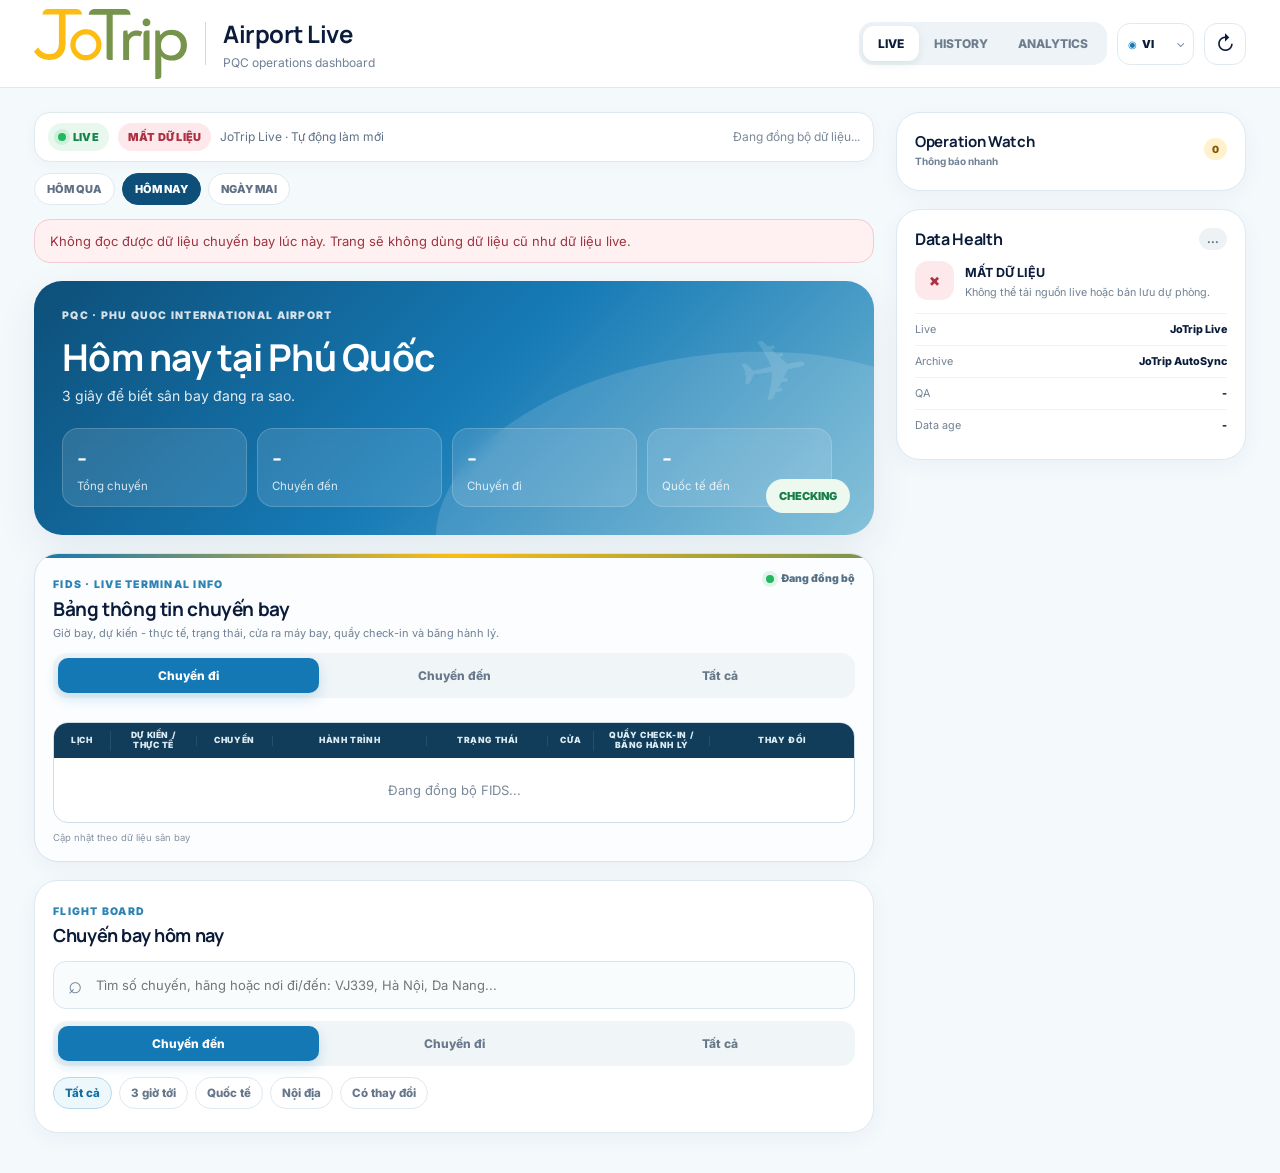
==== commit 98f4c959: "perf: publish safe version-check fallback" ====
--- a/index.html
+++ b/index.html
@@ -7,6 +7,9 @@
 <title>JoTrip Airport Live - Phú Quốc (PQC)</title>
 <meta name="description" content="Theo dõi chuyến bay đến và đi Phú Quốc (PQC), trạng thái, giờ dự kiến, lịch sử và thống kê vận hành.">
 <link rel="canonical" href="https://airport.openphuquoc.com/">
+<link rel="preconnect" href="https://jotrip-airport-live.kenzuko.workers.dev" crossorigin>
+<link rel="dns-prefetch" href="//jotrip-airport-live.kenzuko.workers.dev">
+<link rel="dns-prefetch" href="//raw.githubusercontent.com">
 <meta property="og:type" content="website">
 <meta property="og:locale" content="vi_VN">
 <meta property="og:site_name" content="JoTrip Airport Live">
@@ -115,12 +118,12 @@
 <div id="drawerBackdrop" class="drawer-backdrop hidden"></div>
 <aside id="flightDrawer" class="flight-drawer hidden" aria-hidden="true"><div class="drawer-grab"></div><button id="drawerClose" class="drawer-close">×</button><div id="drawerContent"></div></aside>
 <script src="./live-config.js?v=20260918ab"></script>
-<script src="./live-source.js?v=20260918ab"></script>
-<script src="./app.js?v=20260920-fr24f"></script>
+<script src="./live-source.js?v=20260920-perf1"></script>
+<script src="./app.js?v=20260920-versioncheck2"></script>
 <script src="./flight-status-policy.js?v=20260918ab"></script>
 <script src="./board-days.js?v=20260918ao"></script>
 <script src="./app-copy.js?v=20260918b"></script>
-<script src="./i18n.js?v=20260920-fr24f"></script>
+<script src="./i18n.js?v=20260920-fr24g"></script>
 <script src="./fids-board.js?v=20260918an"></script>
 <script>window.addEventListener('load',()=>{if(location.hash==='#analytics'){location.replace('./analytics.html')}else if(location.hash==='#flightBoard'){setTimeout(()=>document.getElementById('flightBoard')?.scrollIntoView({block:'start'}),50)}});</script>
 </body>
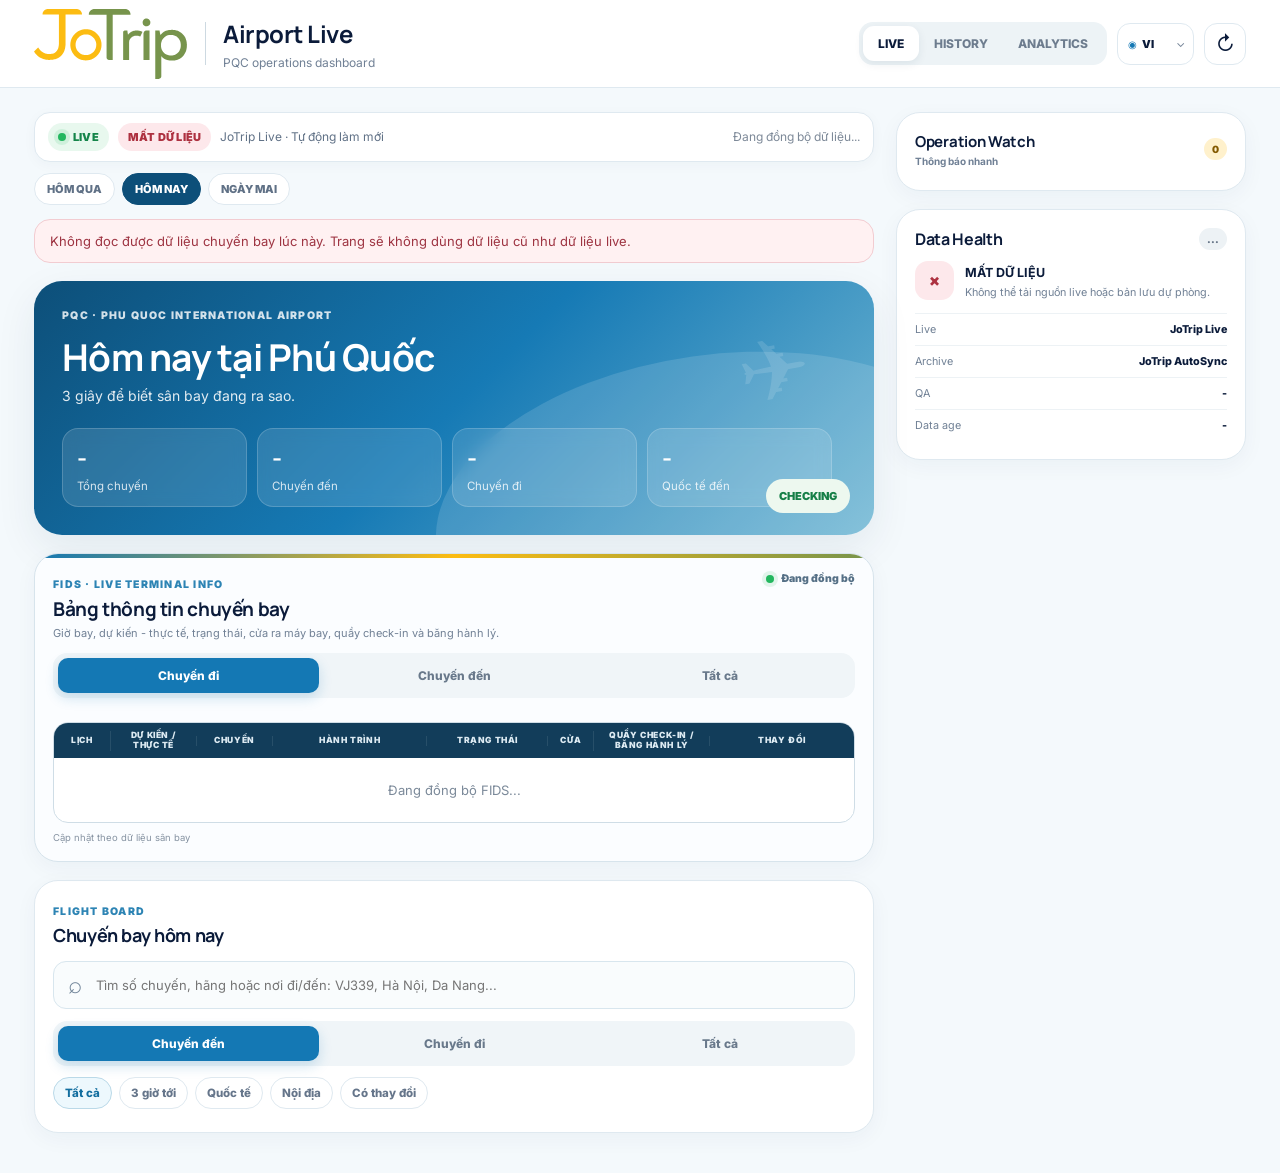
==== commit 5c9c5ed5: "fix(airport): bust client cache for corrected daily watch count" ====
--- a/index.html
+++ b/index.html
@@ -119,7 +119,7 @@
 <aside id="flightDrawer" class="flight-drawer hidden" aria-hidden="true"><div class="drawer-grab"></div><button id="drawerClose" class="drawer-close">×</button><div id="drawerContent"></div></aside>
 <script src="./live-config.js?v=20260918ab"></script>
 <script src="./live-source.js?v=20260920-perf1"></script>
-<script src="./app.js?v=20260920-versioncheck2"></script>
+<script src="./app.js?v=20260930-watch-full-day1"></script>
 <script src="./flight-status-policy.js?v=20260918ab"></script>
 <script src="./board-days.js?v=20260918ao"></script>
 <script src="./app-copy.js?v=20260918b"></script>
